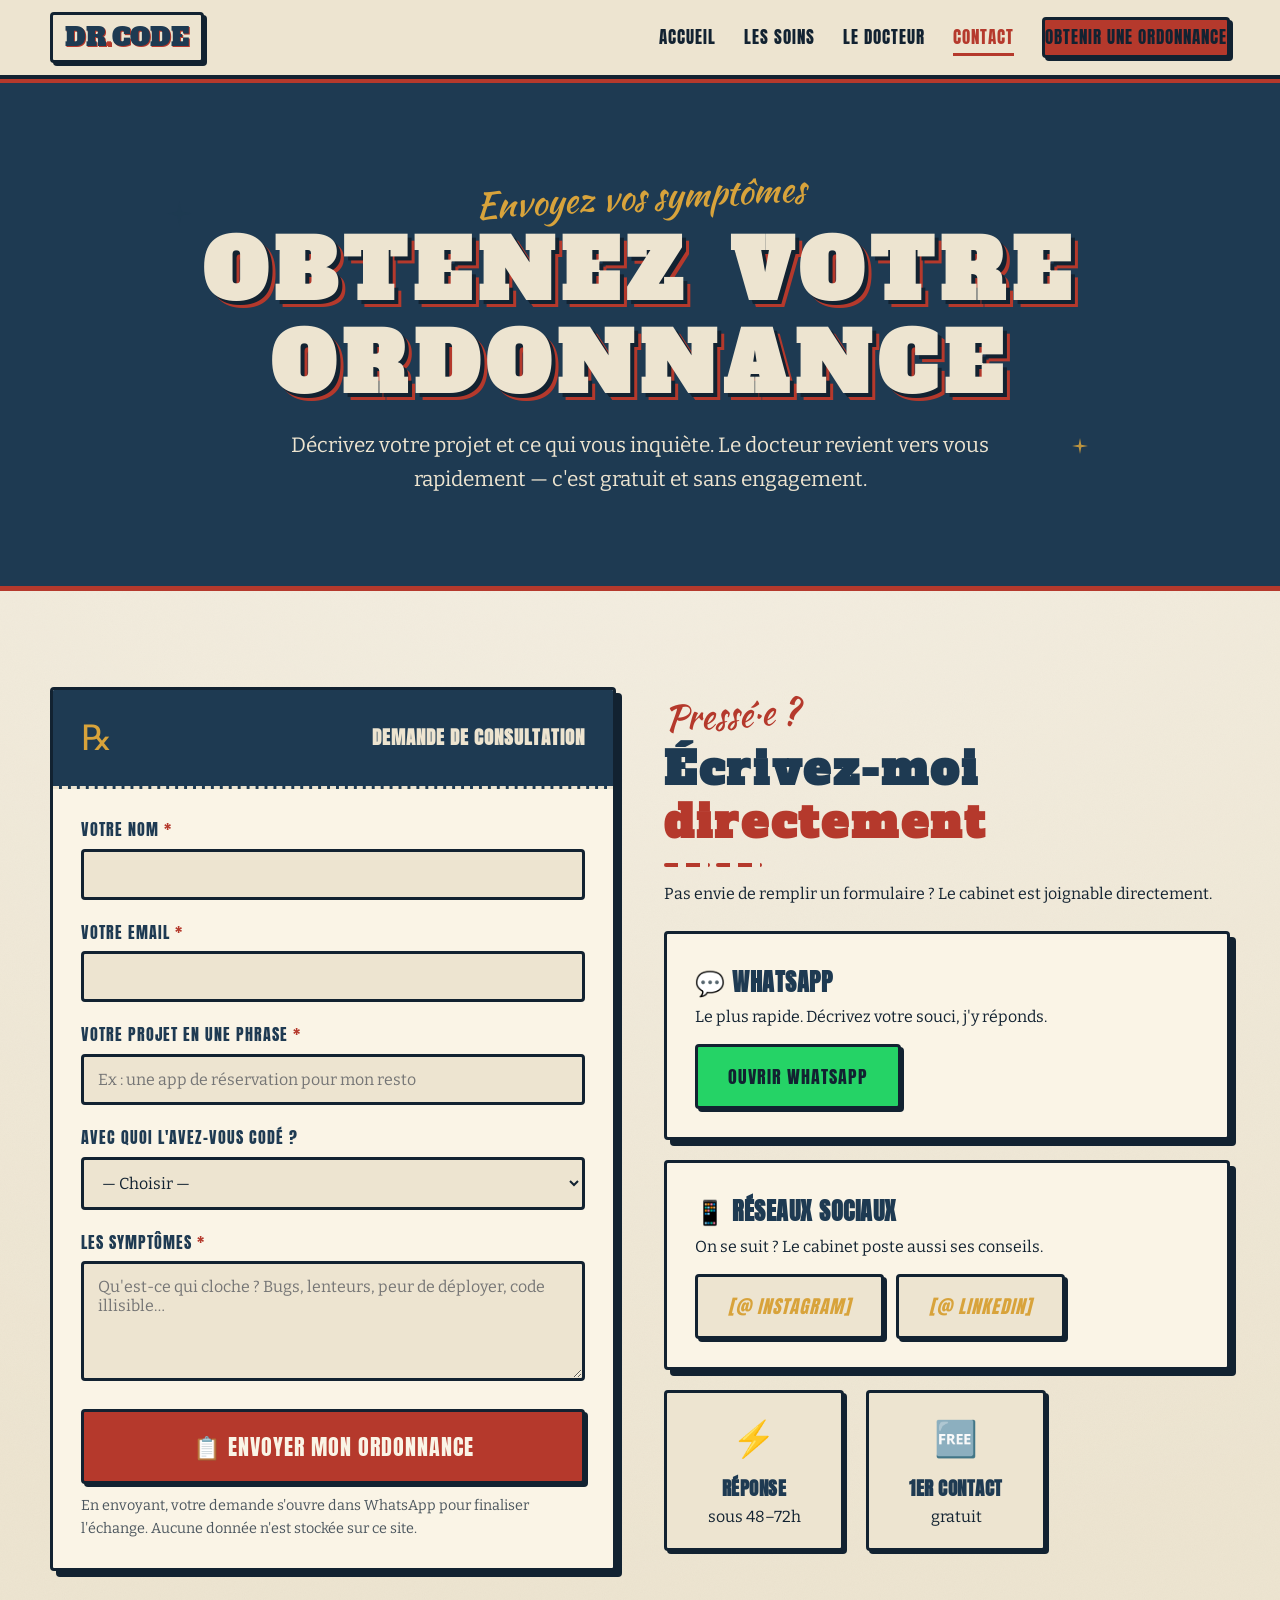
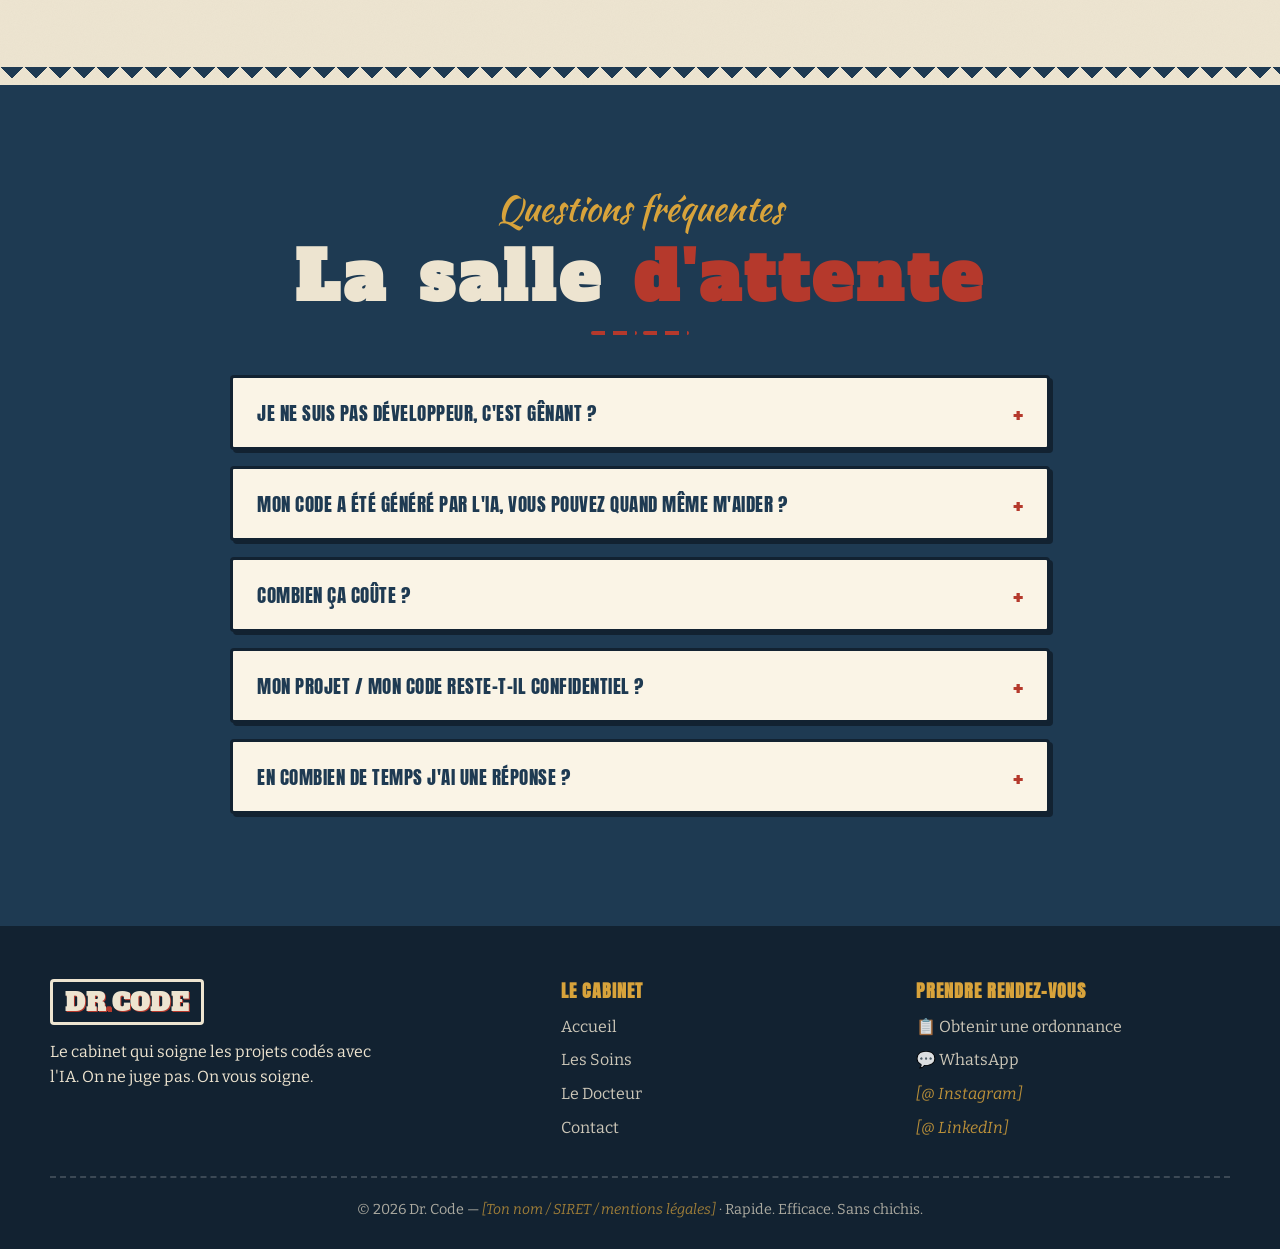
==== website/contact.html @ 4d93348a "Add Dr. Code website — retro 50s billboard design system Site vitrine statique (HTML/CSS/JS), 4 page" ====
<!DOCTYPE html>
<html lang="fr">
<head>
  <meta charset="UTF-8">
  <meta name="viewport" content="width=device-width, initial-scale=1.0">
  <title>Contact — Obtenez votre ordonnance · Dr. Code</title>
  <meta name="description" content="Décrivez les symptômes de votre projet et recevez votre ordonnance. Formulaire ou WhatsApp — le docteur vous répond.">
  <link rel="preconnect" href="https://fonts.googleapis.com">
  <link rel="preconnect" href="https://fonts.gstatic.com" crossorigin>
  <link href="https://fonts.googleapis.com/css2?family=Alfa+Slab+One&family=Anton&family=Bitter:ital,wght@0,400;0,600;0,700;1,400&family=Kaushan+Script&display=swap" rel="stylesheet">
  <link rel="stylesheet" href="css/styles.css">
  <link rel="icon" href="data:image/svg+xml,%3Csvg xmlns='http://www.w3.org/2000/svg' viewBox='0 0 100 100'%3E%3Crect width='100' height='100' fill='%231E3A52'/%3E%3Ctext x='50' y='72' font-size='62' text-anchor='middle' fill='%23D8A33B' font-family='Georgia' font-weight='bold'%3E%2B%3C/text%3E%3C/svg%3E">
</head>
<body>

  <!-- ============ NAV ============ -->
  <nav class="nav">
    <div class="wrap nav__inner">
      <a href="index.html" class="brand"><span class="brand__mark">DR<span class="brand__plus">.</span>CODE</span></a>
      <ul class="nav__links">
        <li><a href="index.html">Accueil</a></li>
        <li><a href="soins.html">Les Soins</a></li>
        <li><a href="docteur.html">Le Docteur</a></li>
        <li><a href="contact.html" class="active">Contact</a></li>
        <li><a href="contact.html" class="btn nav__cta">Obtenir une ordonnance</a></li>
      </ul>
      <button class="nav__burger" aria-label="Menu"><span></span><span></span><span></span></button>
    </div>
  </nav>

  <!-- ============ PAGE HEAD ============ -->
  <header class="page-head">
    <span class="sparkle" style="top:24%;left:13%"></span>
    <span class="sparkle gold sm" style="bottom:26%;right:15%"></span>
    <div class="wrap">
      <span class="eyebrow">Envoyez vos symptômes</span>
      <h1>OBTENEZ VOTRE ORDONNANCE</h1>
      <p class="lead" style="margin:18px auto 0;color:var(--cream)">Décrivez votre projet et ce qui vous inquiète. Le docteur revient vers vous rapidement — c'est gratuit et sans engagement.</p>
    </div>
  </header>

  <!-- ============ FORM + INFOS ============ -->
  <section>
    <div class="wrap grid grid-2" style="gap:48px;align-items:start">

      <!-- Formulaire -->
      <div class="reveal">
        <div class="prescription">
          <div class="prescription__head">
            <span class="rx">℞</span>
            <h3>Demande de consultation</h3>
          </div>
          <div class="prescription__body">
            <form id="ordonnance-form" novalidate>
              <div class="field">
                <label for="nom">Votre nom <span class="req">*</span></label>
                <input type="text" id="nom" name="nom" required autocomplete="name">
                <span class="err">Dites-moi au moins comment vous appeler.</span>
              </div>
              <div class="field">
                <label for="email">Votre email <span class="req">*</span></label>
                <input type="email" id="email" name="email" required autocomplete="email">
                <span class="err">Un email valide pour vous répondre, svp.</span>
              </div>
              <div class="field">
                <label for="projet">Votre projet en une phrase <span class="req">*</span></label>
                <input type="text" id="projet" name="projet" required placeholder="Ex : une app de réservation pour mon resto">
                <span class="err">Décrivez votre projet en quelques mots.</span>
              </div>
              <div class="field">
                <label for="outil">Avec quoi l'avez-vous codé ?</label>
                <select id="outil" name="outil">
                  <option value="">— Choisir —</option>
                  <option>Cursor</option>
                  <option>Lovable</option>
                  <option>v0</option>
                  <option>Claude / Claude Code</option>
                  <option>Bolt</option>
                  <option>Replit</option>
                  <option>Un peu de tout</option>
                  <option>Je ne sais pas</option>
                  <option>Autre</option>
                </select>
              </div>
              <div class="field">
                <label for="symptomes">Les symptômes <span class="req">*</span></label>
                <textarea id="symptomes" name="symptomes" required placeholder="Qu'est-ce qui cloche ? Bugs, lenteurs, peur de déployer, code illisible…"></textarea>
                <span class="err">Décrivez ce qui ne va pas, même vaguement.</span>
              </div>
              <button type="submit" class="btn btn--lg" style="width:100%;justify-content:center">📋 Envoyer mon ordonnance</button>
              <p class="form-note">En envoyant, votre demande s'ouvre dans WhatsApp pour finaliser l'échange. Aucune donnée n'est stockée sur ce site.</p>
            </form>

            <!-- Message de succès -->
            <div class="form-success">
              <div class="rx-big">℞</div>
              <h3 style="font-family:var(--font-condensed);text-transform:uppercase;color:var(--navy);margin-bottom:10px">Ordonnance transmise&nbsp;!</h3>
              <p style="margin-bottom:20px">Votre demande est prête. Si WhatsApp ne s'est pas ouvert, cliquez ci-dessous.</p>
              <a href="#" data-wa class="btn btn--wa btn--lg" target="_blank" rel="noopener">💬 Ouvrir WhatsApp</a>
            </div>
          </div>
        </div>
      </div>

      <!-- Infos contact -->
      <div class="reveal">
        <span class="eyebrow">Pressé·e&nbsp;?</span>
        <h2 class="section-title" style="font-size:clamp(1.8rem,4vw,2.8rem)">Écrivez-moi <span class="hl">directement</span></h2>
        <div class="flourish"></div>
        <p style="margin-bottom:24px">Pas envie de remplir un formulaire ? Le cabinet est joignable directement.</p>

        <div class="card" style="margin-bottom:20px">
          <h3>💬 WhatsApp</h3>
          <p style="margin-bottom:14px">Le plus rapide. Décrivez votre souci, j'y réponds.</p>
          <!-- PLACEHOLDER : remplace le numéro dans js/main.js (WHATSAPP_NUMBER) -->
          <a href="https://wa.me/33756921842" class="btn btn--wa" target="_blank" rel="noopener">Ouvrir WhatsApp</a>
        </div>

        <div class="card" style="margin-bottom:20px">
          <h3>📱 Réseaux sociaux</h3>
          <p style="margin-bottom:14px">On se suit ? Le cabinet poste aussi ses conseils.</p>
          <div style="display:flex;gap:12px;flex-wrap:wrap">
            <a href="#" class="btn btn--ghost placeholder">[@ Instagram]</a>
            <a href="#" class="btn btn--ghost placeholder">[@ LinkedIn]</a>
          </div>
        </div>

        <div class="guarantees" style="justify-content:flex-start">
          <div class="guarantee"><div class="ic">⚡</div><strong>Réponse</strong><p>sous 48–72h</p></div>
          <div class="guarantee"><div class="ic">🆓</div><strong>1er contact</strong><p>gratuit</p></div>
        </div>
      </div>
    </div>
  </section>

  <div class="zigzag"></div>

  <!-- ============ FAQ ============ -->
  <section class="section--navy">
    <div class="wrap" style="max-width:820px">
      <div style="text-align:center">
        <span class="eyebrow reveal" style="color:var(--gold)">Questions fréquentes</span>
        <h2 class="section-title reveal">La salle <span class="hl">d'attente</span></h2>
        <div class="flourish center reveal"></div>
      </div>
      <div style="margin-top:40px">
        <div class="faq-item reveal">
          <button class="faq-q">Je ne suis pas développeur, c'est gênant ? <span class="toggle">+</span></button>
          <div class="faq-a"><div>Au contraire, c'est exactement pour vous. On ne juge pas. Le but est justement de vous expliquer simplement ce qui se passe dans votre projet.</div></div>
        </div>
        <div class="faq-item reveal">
          <button class="faq-q">Mon code a été généré par l'IA, vous pouvez quand même m'aider ? <span class="toggle">+</span></button>
          <div class="faq-a"><div>Oui, c'est même la spécialité du cabinet. Cursor, Lovable, v0, Claude, Bolt… quel que soit l'outil, on diagnostique et on soigne.</div></div>
        </div>
        <div class="faq-item reveal">
          <button class="faq-q">Combien ça coûte ? <span class="toggle">+</span></button>
          <div class="faq-a"><div>Le bilan de santé est à prix fixe. Ensuite, le traitement est facturé à l'heure, avec des paquets dégressifs (ex : 6h pour le prix de 5h). Tous les détails sur la page <a href="soins.html" style="color:var(--gold);text-decoration:underline">Les Soins</a>.</div></div>
        </div>
        <div class="faq-item reveal">
          <button class="faq-q">Mon projet / mon code reste-t-il confidentiel ? <span class="toggle">+</span></button>
          <div class="faq-a"><div>Absolument. Votre projet reste strictement confidentiel. <span class="placeholder">[Précise ici tes engagements : NDA possible, etc.]</span></div></div>
        </div>
        <div class="faq-item reveal">
          <button class="faq-q">En combien de temps j'ai une réponse ? <span class="toggle">+</span></button>
          <div class="faq-a"><div>Généralement sous 48 à 72h pour le premier retour. Pour les urgences, écrivez « URGENT » sur WhatsApp.</div></div>
        </div>
      </div>
    </div>
  </section>

  <!-- ============ FOOTER ============ -->
  <footer class="footer">
    <div class="wrap">
      <div class="footer__grid">
        <div>
          <span class="brand__mark">DR<span class="brand__plus">.</span>CODE</span>
          <p style="margin-top:16px;max-width:34ch">Le cabinet qui soigne les projets codés avec l'IA. On ne juge pas. On vous soigne.</p>
        </div>
        <div>
          <h4>Le cabinet</h4>
          <div class="footer__links"><a href="index.html">Accueil</a><a href="soins.html">Les Soins</a><a href="docteur.html">Le Docteur</a><a href="contact.html">Contact</a></div>
        </div>
        <div>
          <h4>Prendre rendez-vous</h4>
          <div class="footer__links">
            <a href="contact.html">📋 Obtenir une ordonnance</a>
            <a href="https://wa.me/33756921842" target="_blank" rel="noopener">💬 WhatsApp</a>
            <a href="#" class="placeholder">[@ Instagram]</a>
            <a href="#" class="placeholder">[@ LinkedIn]</a>
          </div>
        </div>
      </div>
      <div class="footer__bottom">© <span data-year>2026</span> Dr. Code — <span class="placeholder">[Ton nom / SIRET / mentions légales]</span> · Rapide. Efficace. Sans chichis.</div>
    </div>
  </footer>

  <script src="js/main.js"></script>
</body>
</html>
---- website/css/styles.css ----
/* =========================================================================
   DR. CODE — Design System
   Univers : billboard américain années 50, rétro/kitsch totalement assumé.
   ========================================================================= */

/* ---- Fonts (Google Fonts loaded in <head>) ----
   Alfa Slab One  -> grands titres "sign painter"
   Anton          -> bandeaux / labels condensés en capitales
   Yellowtail     -> accents manuscrits script
   Bitter         -> corps de texte slab serif vintage
*/

/* =========================== TOKENS ===================================== */
:root {
  /* Palette extraite du billboard */
  --cream:        #EDE4D0;
  --cream-deep:   #E2D6BC;
  --paper-line:   #d8c9a8;
  --navy:         #1E3A52;
  --navy-deep:    #15293a;
  --navy-ink:     #122231;
  --red:          #B5392C;
  --red-deep:     #93281d;
  --gold:         #D8A33B;  /* accent kitsch supplémentaire */
  --frame:        #14171c;  /* cadre du panneau */
  --white-warm:   #faf4e6;

  /* Typo */
  --font-display: 'Alfa Slab One', Georgia, serif;
  --font-condensed: 'Anton', 'Arial Narrow', sans-serif;
  --font-script: 'Kaushan Script', cursive;
  --font-body: 'Bitter', Georgia, serif;

  /* Ombres dures (hard offset, pas de flou) */
  --shadow-hard: 6px 6px 0 var(--navy-ink);
  --shadow-hard-red: 6px 6px 0 var(--red-deep);
  --shadow-hard-sm: 3px 3px 0 var(--navy-ink);
  --shadow-text: 3px 3px 0 rgba(18,34,49,.35);

  /* Layout */
  --maxw: 1180px;
  --radius: 4px;
  --border: 3px solid var(--navy-ink);
}

/* =========================== RESET ===================================== */
*, *::before, *::after { box-sizing: border-box; }
* { margin: 0; padding: 0; }
html { scroll-behavior: smooth; -webkit-text-size-adjust: 100%; }

body {
  font-family: var(--font-body);
  color: var(--navy-ink);
  background-color: var(--cream);
  line-height: 1.6;
  overflow-x: hidden;
  /* Texture papier : grain + fines lignes + halo */
  background-image:
    radial-gradient(circle at 50% 0%, rgba(255,255,255,.5), transparent 55%),
    url("data:image/svg+xml,%3Csvg xmlns='http://www.w3.org/2000/svg' width='180' height='180'%3E%3Cfilter id='n'%3E%3CfeTurbulence type='fractalNoise' baseFrequency='0.9' numOctaves='2' stitchTiles='stitch'/%3E%3CfeColorMatrix type='saturate' values='0'/%3E%3C/filter%3E%3Crect width='100%25' height='100%25' filter='url(%23n)' opacity='0.05'/%3E%3C/svg%3E");
}

img { max-width: 100%; display: block; }
a { color: inherit; text-decoration: none; }
ul { list-style: none; }

/* ====================== TYPO GLOBALE =================================== */
h1, h2, h3, h4 { line-height: 1.02; text-wrap: balance; }

.eyebrow {
  font-family: var(--font-script);
  color: var(--red);
  font-size: clamp(1.5rem, 3.2vw, 2.2rem);
  font-weight: 400;
  line-height: 1.5;
  transform: rotate(-3deg);
  display: inline-block;
  padding: 2px 0;
}

.section-title {
  font-family: var(--font-display);
  color: var(--navy);
  font-size: clamp(2.2rem, 6vw, 4.2rem);
  letter-spacing: 0.06em;
  word-spacing: 0.1em;
  line-height: 1.18;
}
.section-title .hl { color: var(--red); }

.lead { font-size: clamp(1.05rem, 2vw, 1.3rem); max-width: 60ch; }

/* Trait de soulignement répété (façon billboard) */
.flourish {
  display: flex; gap: 6px; align-items: center; margin: 14px 0;
}
.flourish::before, .flourish::after {
  content: ""; height: 4px; width: 46px; border-radius: 4px;
  background: repeating-linear-gradient(90deg, var(--red) 0 14px, transparent 14px 22px);
}
.flourish.center { justify-content: center; }

/* =========================== LAYOUT ==================================== */
.wrap { width: min(100% - 40px, var(--maxw)); margin-inline: auto; }
section { padding: clamp(50px, 8vw, 96px) 0; position: relative; }
.section--navy { background: var(--navy); color: var(--cream); }
.section--navy .section-title { color: var(--cream); }
.section--red { background: var(--red); color: var(--white-warm); }

/* Bandeau dentelé en haut/bas de section (zigzag) */
.zigzag {
  height: 18px;
  background:
    linear-gradient(135deg, var(--navy) 25%, transparent 25%) -12px 0,
    linear-gradient(225deg, var(--navy) 25%, transparent 25%) -12px 0;
  background-size: 24px 24px;
  background-color: transparent;
}

/* =========================== STARS / SPARKLES ========================== */
.sparkle {
  position: absolute; width: 26px; height: 26px; pointer-events: none;
  background: var(--navy);
  clip-path: polygon(50% 0, 58% 42%, 100% 50%, 58% 58%, 50% 100%, 42% 58%, 0 50%, 42% 42%);
  opacity: .85;
  animation: twinkle 3.5s ease-in-out infinite;
}
.sparkle.red { background: var(--red); }
.sparkle.gold { background: var(--gold); }
.sparkle.sm { width: 16px; height: 16px; }
@keyframes twinkle {
  0%, 100% { transform: scale(1) rotate(0deg); opacity: .85; }
  50% { transform: scale(.55) rotate(45deg); opacity: .35; }
}

/* =========================== BUTTONS =================================== */
.btn {
  font-family: var(--font-condensed);
  text-transform: uppercase;
  letter-spacing: 1px;
  font-size: 1.15rem;
  display: inline-flex; align-items: center; gap: 10px;
  padding: 15px 30px;
  border: var(--border);
  border-radius: var(--radius);
  cursor: pointer;
  transition: transform .08s ease, box-shadow .08s ease;
  box-shadow: var(--shadow-hard-sm);
  background: var(--red); color: var(--white-warm);
}
.btn:hover { transform: translate(-2px, -2px); box-shadow: 6px 6px 0 var(--navy-ink); }
.btn:active { transform: translate(3px, 3px); box-shadow: 0 0 0 var(--navy-ink); }
.btn--navy { background: var(--navy); color: var(--cream); }
.btn--ghost { background: var(--cream); color: var(--navy-ink); }
.btn--wa { background: #25D366; color: var(--navy-ink); border-color: var(--navy-ink); }
.btn--lg { font-size: 1.4rem; padding: 18px 38px; }
.btn .ic { width: 1.2em; height: 1.2em; }

/* =========================== STARBURST BADGE =========================== */
.starburst {
  --size: 150px;
  width: var(--size); height: var(--size);
  display: grid; place-content: center; text-align: center;
  background: var(--navy);
  color: var(--cream);
  font-family: var(--font-condensed);
  text-transform: uppercase;
  line-height: 1.15;
  padding: 18px;
  clip-path: polygon(
    100% 50%, 88% 60%, 96% 73%, 81% 76%, 83% 91%, 69% 86%, 64% 100%,
    50% 90%, 36% 100%, 31% 86%, 17% 91%, 19% 76%, 4% 73%, 12% 60%,
    0% 50%, 12% 40%, 4% 27%, 19% 24%, 17% 9%, 31% 14%, 36% 0%,
    50% 10%, 64% 0%, 69% 14%, 83% 9%, 81% 24%, 96% 27%, 88% 40%
  );
  transform: rotate(-8deg);
  animation: pulse-badge 4s ease-in-out infinite;
}
.starburst .big { font-size: 1.6rem; color: var(--gold); display: block; }
.starburst.red { background: var(--red); }
.starburst.red .big { color: var(--white-warm); }
@keyframes pulse-badge {
  0%, 100% { transform: rotate(-8deg) scale(1); }
  50% { transform: rotate(-8deg) scale(1.05); }
}

/* =========================== CARDS ===================================== */
.card {
  background: var(--white-warm);
  color: var(--navy-ink);
  border: var(--border);
  border-radius: var(--radius);
  box-shadow: var(--shadow-hard);
  padding: 28px;
  position: relative;
  transition: transform .15s ease, box-shadow .15s ease;
}
.card p { color: var(--navy-ink); }
.card:hover { transform: translate(-3px, -3px); box-shadow: 9px 9px 0 var(--navy-ink); }
.card__num {
  font-family: var(--font-display);
  font-size: 2.6rem; color: var(--red);
  -webkit-text-stroke: 1px var(--navy-ink);
  line-height: 1;
}
.card h3 { font-family: var(--font-condensed); text-transform: uppercase; font-size: 1.5rem; color: var(--navy); margin: 8px 0 10px; letter-spacing: .5px; }

.grid { display: grid; gap: 26px; }
.grid-2 { grid-template-columns: repeat(2, 1fr); }
.grid-3 { grid-template-columns: repeat(3, 1fr); }
.grid-4 { grid-template-columns: repeat(4, 1fr); }

/* Liste à coches rondes (façon billboard) */
.checklist { display: grid; gap: 14px; }
.checklist li { display: flex; gap: 14px; align-items: flex-start; font-size: 1.1rem; }
.checklist li::before {
  content: "✓"; flex: 0 0 auto;
  width: 28px; height: 28px; border-radius: 50%;
  background: var(--red); color: var(--white-warm);
  display: grid; place-content: center; font-weight: bold; font-family: var(--font-condensed);
  box-shadow: var(--shadow-hard-sm);
}

/* =========================== ROLE / MANIFESTO CARD ===================== */
.role-card {
  background: var(--navy);
  color: var(--cream);
  border: var(--border);
  border-radius: var(--radius);
  box-shadow: var(--shadow-hard);
  padding: 40px 38px;
  position: relative;
}
.role-card::before {
  content: "\201C";
  font-family: var(--font-display);
  font-size: 5rem; color: var(--red);
  line-height: .5; display: block; margin-bottom: 6px;
}
.role-card .label {
  font-family: var(--font-condensed); text-transform: uppercase;
  letter-spacing: 2px; color: var(--gold); font-size: 1.05rem; margin-bottom: 12px; display: block;
}
.role-card p { font-size: clamp(1.3rem, 2.4vw, 1.7rem); line-height: 1.45; font-weight: 600; }
.role-card .gold { color: var(--gold); }
.role-card .stamp {
  position: absolute; right: -16px; bottom: -16px;
  background: var(--red); color: var(--white-warm);
  font-family: var(--font-condensed); text-transform: uppercase; letter-spacing: 1px;
  font-size: .95rem; padding: 8px 16px; border: 3px solid var(--navy-ink);
  border-radius: var(--radius); transform: rotate(-4deg); box-shadow: var(--shadow-hard-sm);
}

/* =========================== NAVBAR ==================================== */
.nav {
  position: sticky; top: 0; z-index: 100;
  background: var(--cream);
  border-bottom: 4px solid var(--navy-ink);
  box-shadow: 0 4px 0 var(--red);
}
.nav__inner { display: flex; align-items: center; justify-content: space-between; gap: 20px; padding: 12px 0; }
.brand { display: flex; align-items: center; gap: 12px; }
.brand__mark {
  font-family: var(--font-display);
  font-size: 1.6rem; color: var(--navy);
  background: var(--cream); border: 3px solid var(--navy-ink);
  padding: 2px 12px; border-radius: var(--radius);
  box-shadow: var(--shadow-hard-sm);
  text-shadow: 1px 1px 0 var(--red);
}
.brand__plus { color: var(--red); }
.nav__links { display: flex; align-items: center; gap: 28px; }
.nav__links a {
  font-family: var(--font-condensed);
  text-transform: uppercase; letter-spacing: 1px; font-size: 1.05rem;
  color: var(--navy-ink); position: relative; padding: 4px 0;
}
.nav__links a::after {
  content: ""; position: absolute; left: 0; bottom: -2px; height: 3px; width: 0;
  background: var(--red); transition: width .2s ease;
}
.nav__links a:hover::after, .nav__links a.active::after { width: 100%; }
.nav__links a.active { color: var(--red); }
.nav__cta { font-size: .95rem; padding: 10px 18px; }
.nav__burger { display: none; background: none; border: none; cursor: pointer; padding: 6px; }
.nav__burger span { display: block; width: 28px; height: 3px; background: var(--navy-ink); margin: 5px 0; transition: .25s; }

/* =========================== HERO ====================================== */
.hero { background: var(--navy); color: var(--cream); padding: 0; overflow: hidden; }
.hero-scene { background: var(--frame); line-height: 0; }
.hero-scene img { width: 100%; max-height: 78vh; object-fit: cover; object-position: center; }
.billboard-frame {
  background: var(--frame);
  padding: clamp(10px, 1.5vw, 18px);
}
.billboard-frame img { width: 100%; border-radius: 2px; }

.hero-band {
  background: var(--red); color: var(--white-warm);
  text-align: center; padding: 14px 0;
  border-top: 4px solid var(--navy-ink); border-bottom: 4px solid var(--navy-ink);
  overflow: hidden; white-space: nowrap;
}
.hero-band .marquee {
  display: inline-block; font-family: var(--font-condensed);
  text-transform: uppercase; letter-spacing: 2px; font-size: 1.2rem;
  animation: scroll-left 24s linear infinite;
}
.hero-band .marquee span { margin: 0 30px; }
.hero-band .marquee .dot { color: var(--gold); }
@keyframes scroll-left { from { transform: translateX(0); } to { transform: translateX(-50%); } }

.hero-intro { text-align: center; padding: clamp(40px, 6vw, 72px) 0; position: relative; }
.hero-intro h1 {
  font-family: var(--font-display);
  font-size: clamp(2.6rem, 8vw, 6rem);
  color: var(--cream);
  text-shadow: 4px 4px 0 var(--navy-ink), 8px 8px 0 var(--red);
  letter-spacing: 0.1em;
  word-spacing: 0.12em;
  line-height: 1.16;
}
.hero-intro .sub { font-family: var(--font-script); color: var(--gold); font-size: clamp(1.9rem, 4.5vw, 3.4rem); line-height: 1.4; transform: rotate(-2deg); display: inline-block; margin-top: 18px; }
.hero-cta { display: flex; gap: 18px; justify-content: center; flex-wrap: wrap; margin-top: 34px; }

/* =========================== PAGE HEADER (sous-pages) ================== */
.page-head { background: var(--navy); color: var(--cream); text-align: center; padding: clamp(48px, 8vw, 90px) 0; position: relative; border-bottom: 5px solid var(--red); }
.page-head h1 { font-family: var(--font-display); font-size: clamp(2.4rem, 7vw, 5rem); color: var(--cream); letter-spacing: 0.1em; word-spacing: 0.12em; line-height: 1.16; text-shadow: 4px 4px 0 var(--navy-ink), 7px 7px 0 var(--red); }
.page-head .eyebrow { color: var(--gold); }

/* =========================== PRICING =================================== */
.price-card {
  background: var(--white-warm); color: var(--navy-ink); border: var(--border); border-radius: var(--radius);
  box-shadow: var(--shadow-hard); padding: 32px; text-align: center; position: relative;
}
.price-card.feature { background: var(--navy); color: var(--cream); transform: scale(1.03); }
.price-card.feature .checklist li { color: var(--cream); }
.price-card.feature .price-amount { color: var(--gold); }
.price-card.feature h3 { color: var(--cream); }
.price-tag {
  position: absolute; top: -18px; left: 50%; transform: translateX(-50%) rotate(-2deg);
  background: var(--red); color: var(--white-warm);
  font-family: var(--font-condensed); text-transform: uppercase; letter-spacing: 1px;
  padding: 6px 18px; border: 3px solid var(--navy-ink); border-radius: var(--radius);
  box-shadow: var(--shadow-hard-sm); white-space: nowrap;
}
.price-card h3 { font-family: var(--font-condensed); text-transform: uppercase; font-size: 1.6rem; color: var(--navy); margin-bottom: 6px; }
.price-amount { font-family: var(--font-display); font-size: 3rem; color: var(--red); line-height: 1; margin: 14px 0; }
.price-amount small { font-family: var(--font-body); font-size: 1rem; color: inherit; display: block; opacity: .7; }

/* =========================== PRESCRIPTION / FORM ======================= */
.prescription {
  background: var(--white-warm);
  border: var(--border); border-radius: var(--radius);
  box-shadow: var(--shadow-hard);
  position: relative;
  overflow: hidden;
}
.prescription__head {
  background: var(--navy); color: var(--cream);
  padding: 20px 28px; display: flex; align-items: center; justify-content: space-between;
  border-bottom: 3px dashed var(--cream);
}
.prescription__head .rx { font-family: var(--font-display); font-size: 2.2rem; color: var(--gold); }
.prescription__head h3 { font-family: var(--font-condensed); text-transform: uppercase; letter-spacing: 1px; }
.prescription__body { padding: 28px; }
.field { margin-bottom: 20px; }
.field label {
  display: block; font-family: var(--font-condensed); text-transform: uppercase;
  letter-spacing: 1px; font-size: 1rem; color: var(--navy); margin-bottom: 6px;
}
.field label .req { color: var(--red); }
.field input, .field select, .field textarea {
  width: 100%; font-family: var(--font-body); font-size: 1rem;
  padding: 13px 14px; background: var(--cream);
  border: 3px solid var(--navy-ink); border-radius: var(--radius); color: var(--navy-ink);
  transition: box-shadow .15s ease, transform .1s ease;
}
.field input:focus, .field select:focus, .field textarea:focus {
  outline: none; box-shadow: var(--shadow-hard-sm); transform: translate(-1px,-1px);
}
.field textarea { resize: vertical; min-height: 120px; }
.field .err { color: var(--red); font-size: .9rem; margin-top: 4px; display: none; font-weight: 600; }
.field.invalid input, .field.invalid select, .field.invalid textarea { border-color: var(--red); }
.field.invalid .err { display: block; }
.form-note { font-size: .9rem; opacity: .75; margin-top: 10px; }
.form-success {
  display: none; text-align: center; padding: 30px;
  background: var(--cream); border: 3px dashed var(--red); border-radius: var(--radius);
}
.form-success.show { display: block; }
.form-success .rx-big { font-family: var(--font-display); font-size: 3rem; color: var(--red); }

/* =========================== TESTIMONIALS ============================== */
.quote-card {
  background: var(--cream); color: var(--navy-ink); border: var(--border); border-radius: var(--radius);
  box-shadow: var(--shadow-hard); padding: 28px; position: relative;
}
.quote-card::before {
  content: "\201C"; font-family: var(--font-display); font-size: 4rem;
  color: var(--red); line-height: .6; display: block;
}
.quote-card p { font-style: italic; margin: 6px 0 16px; }
.quote-card .who { font-family: var(--font-condensed); text-transform: uppercase; color: var(--navy); letter-spacing: .5px; }
.quote-card .stars { color: var(--gold); font-size: 1.2rem; letter-spacing: 3px; margin-bottom: 8px; }

/* =========================== FAQ (accordion) =========================== */
.faq-item { border: var(--border); border-radius: var(--radius); background: var(--white-warm); color: var(--navy-ink); margin-bottom: 16px; box-shadow: var(--shadow-hard-sm); overflow: hidden; }
.faq-q {
  width: 100%; text-align: left; cursor: pointer; background: none; border: none;
  font-family: var(--font-condensed); text-transform: uppercase; letter-spacing: .5px;
  font-size: 1.2rem; color: var(--navy); padding: 20px 24px;
  display: flex; justify-content: space-between; align-items: center; gap: 16px;
}
.faq-q .toggle { color: var(--red); font-size: 1.8rem; line-height: 1; transition: transform .25s ease; flex: 0 0 auto; }
.faq-item.open .faq-q .toggle { transform: rotate(45deg); }
.faq-a { max-height: 0; overflow: hidden; transition: max-height .3s ease; }
.faq-a > div { padding: 0 24px 22px; }
.faq-item.open .faq-a { max-height: 320px; }

/* =========================== PROCESS STEPS ============================= */
.steps { counter-reset: step; display: grid; gap: 26px; }
.step {
  display: grid; grid-template-columns: auto 1fr; gap: 22px; align-items: start;
  background: var(--white-warm); color: var(--navy-ink); border: var(--border); border-radius: var(--radius);
  box-shadow: var(--shadow-hard); padding: 26px;
}
.step__n {
  counter-increment: step;
  font-family: var(--font-display); font-size: 2.4rem; color: var(--cream);
  background: var(--red); width: 64px; height: 64px; border-radius: 50%;
  display: grid; place-content: center; border: 3px solid var(--navy-ink);
  box-shadow: var(--shadow-hard-sm);
}
.step__n::before { content: counter(step); }
.step h3 { font-family: var(--font-condensed); text-transform: uppercase; font-size: 1.4rem; color: var(--navy); margin-bottom: 6px; }

/* =========================== GUARANTEE BADGES ========================== */
.guarantees { display: flex; flex-wrap: wrap; gap: 22px; justify-content: center; }
.guarantee {
  background: var(--cream); border: var(--border); border-radius: var(--radius);
  box-shadow: var(--shadow-hard-sm); padding: 18px 26px; text-align: center; min-width: 180px;
}
.guarantee .ic { font-size: 2.2rem; }
.guarantee strong { font-family: var(--font-condensed); text-transform: uppercase; display: block; color: var(--navy); font-size: 1.2rem; letter-spacing: .5px; margin-top: 6px; }

/* =========================== CTA STRIP ================================= */
.cta-strip { background: var(--red); color: var(--white-warm); text-align: center; padding: clamp(44px, 7vw, 80px) 0; }
.cta-strip h2 { font-family: var(--font-display); font-size: clamp(2rem, 5vw, 3.4rem); letter-spacing: 0.1em; word-spacing: 0.12em; line-height: 1.18; text-shadow: 3px 3px 0 var(--red-deep); }
.cta-strip .btns { display: flex; gap: 16px; justify-content: center; flex-wrap: wrap; margin-top: 26px; }

/* =========================== FOOTER ==================================== */
.footer { background: var(--navy-ink); color: var(--cream); padding: 56px 0 28px; }
.footer__grid { display: grid; grid-template-columns: 1.5fr 1fr 1fr; gap: 40px; margin-bottom: 36px; }
.footer h4 { font-family: var(--font-condensed); text-transform: uppercase; letter-spacing: 1px; color: var(--gold); margin-bottom: 14px; font-size: 1.1rem; }
.footer a { opacity: .85; }
.footer a:hover { opacity: 1; color: var(--gold); }
.footer .brand__mark { background: transparent; color: var(--cream); border-color: var(--cream); }
.footer__links { display: grid; gap: 8px; }
.footer__bottom { border-top: 2px dashed rgba(255,255,255,.25); padding-top: 20px; text-align: center; font-size: .9rem; opacity: .7; }
.placeholder { color: var(--gold); font-style: italic; }

/* =========================== REVEAL ANIMATION ========================== */
.reveal { opacity: 0; transform: translateY(28px); transition: opacity .6s ease, transform .6s ease; }
.reveal.in { opacity: 1; transform: none; }

/* =========================== RESPONSIVE ================================ */
@media (max-width: 900px) {
  .grid-3, .grid-4 { grid-template-columns: repeat(2, 1fr); }
  .footer__grid { grid-template-columns: 1fr 1fr; }
}
@media (max-width: 720px) {
  .nav__links {
    position: fixed; inset: 0 0 0 30%; flex-direction: column; justify-content: center;
    background: var(--navy); padding: 40px; gap: 26px; transform: translateX(100%);
    transition: transform .3s ease; box-shadow: -8px 0 0 var(--navy-ink);
  }
  .nav__links.open { transform: none; }
  .nav__links a { color: var(--cream); font-size: 1.5rem; }
  .nav__cta { display: none; }
  .nav__burger { display: block; }
  .nav__burger.open span:nth-child(1) { transform: translateY(8px) rotate(45deg); }
  .nav__burger.open span:nth-child(2) { opacity: 0; }
  .nav__burger.open span:nth-child(3) { transform: translateY(-8px) rotate(-45deg); }
}
@media (max-width: 600px) {
  .grid-2, .grid-3, .grid-4 { grid-template-columns: 1fr; }
  .footer__grid { grid-template-columns: 1fr; }
  .price-card.feature { transform: none; }
  .step { grid-template-columns: 1fr; }
}
@media (prefers-reduced-motion: reduce) {
  *, *::before, *::after { animation: none !important; transition: none !important; }
  .reveal { opacity: 1; transform: none; }
}
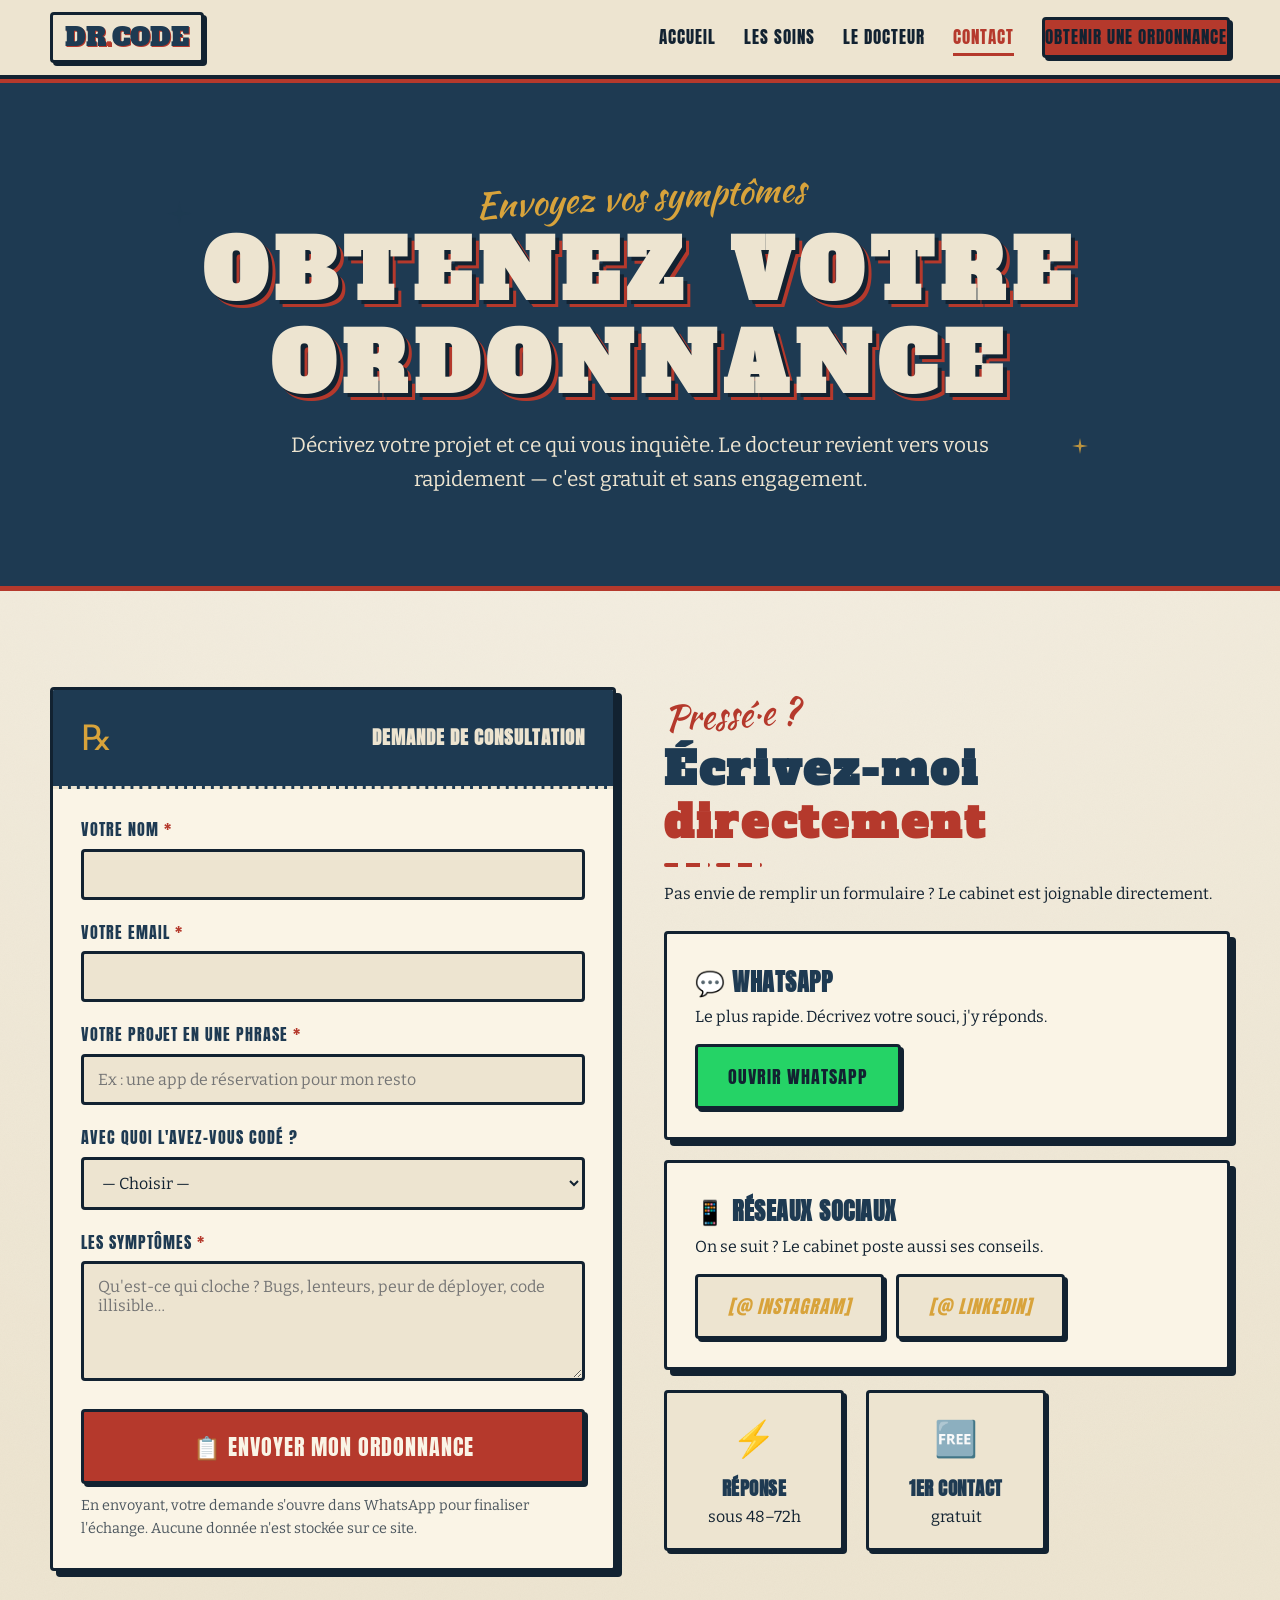
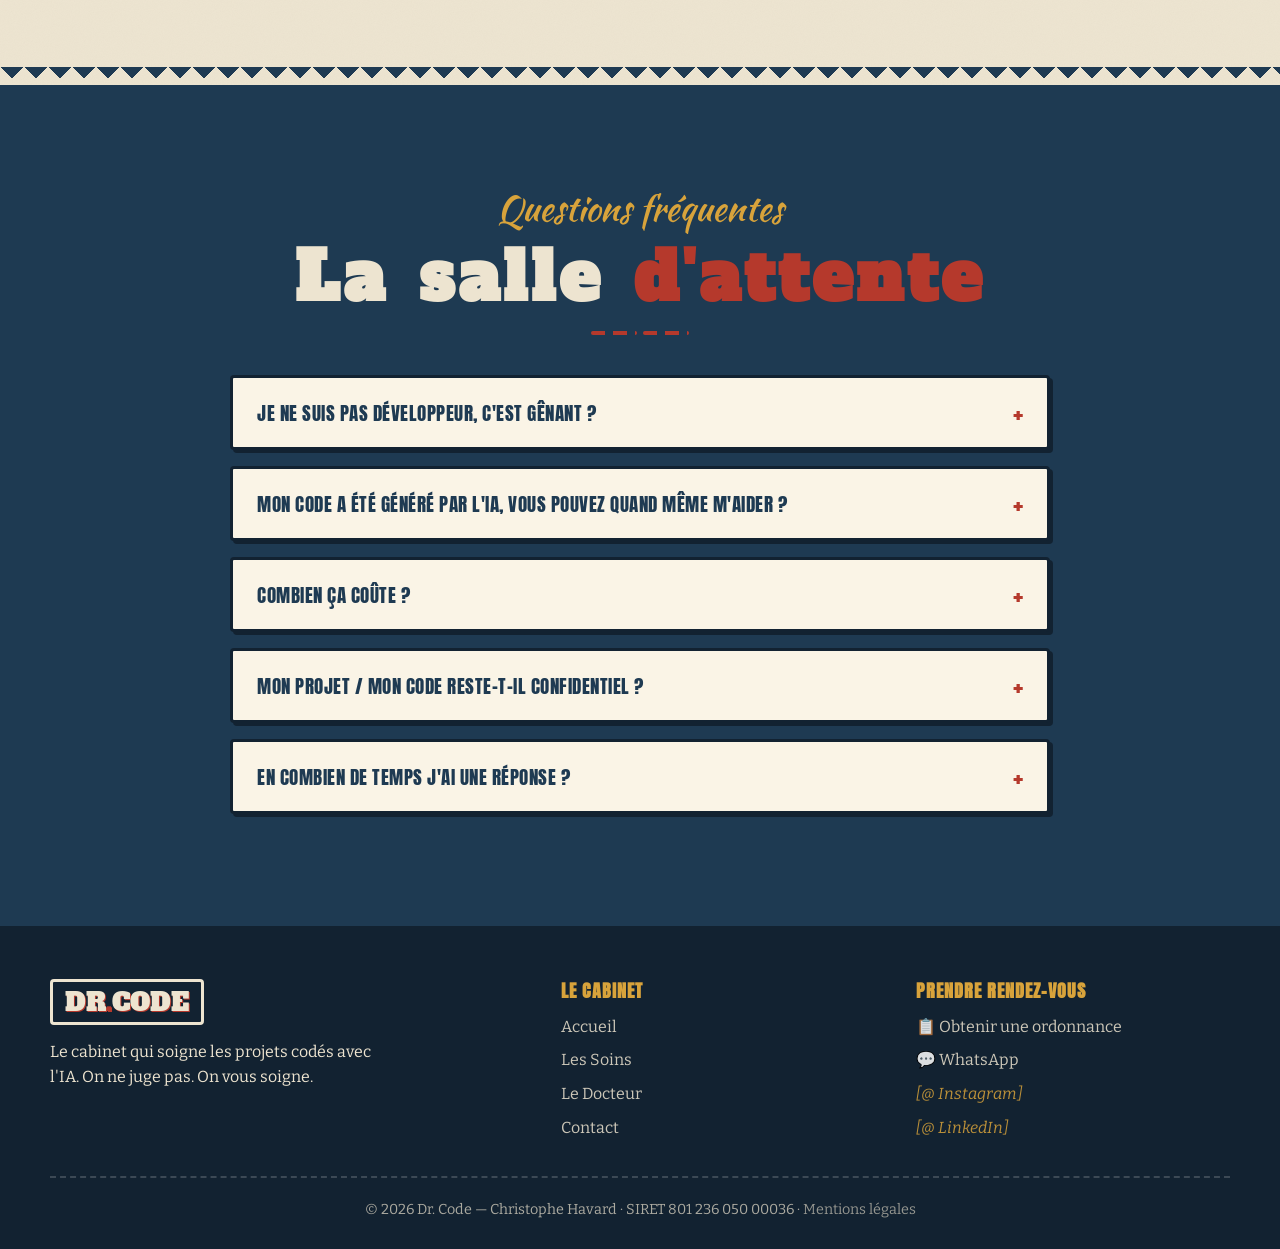
==== commit 0b44c7d5: "Add legal page, wire WhatsApp number, refine About text - New mentions-legales.html (SIRET, éditeur," ====
--- a/website/contact.html
+++ b/website/contact.html
@@ -113,7 +113,7 @@
           <h3>💬 WhatsApp</h3>
           <p style="margin-bottom:14px">Le plus rapide. Décrivez votre souci, j'y réponds.</p>
           <!-- PLACEHOLDER : remplace le numéro dans js/main.js (WHATSAPP_NUMBER) -->
-          <a href="https://wa.me/33756921842" class="btn btn--wa" target="_blank" rel="noopener">Ouvrir WhatsApp</a>
+          <a href="https://wa.me/33658323806" class="btn btn--wa" target="_blank" rel="noopener">Ouvrir WhatsApp</a>
         </div>
 
         <div class="card" style="margin-bottom:20px">
@@ -184,13 +184,13 @@
           <h4>Prendre rendez-vous</h4>
           <div class="footer__links">
             <a href="contact.html">📋 Obtenir une ordonnance</a>
-            <a href="https://wa.me/33756921842" target="_blank" rel="noopener">💬 WhatsApp</a>
+            <a href="https://wa.me/33658323806" target="_blank" rel="noopener">💬 WhatsApp</a>
             <a href="#" class="placeholder">[@ Instagram]</a>
             <a href="#" class="placeholder">[@ LinkedIn]</a>
           </div>
         </div>
       </div>
-      <div class="footer__bottom">© <span data-year>2026</span> Dr. Code — <span class="placeholder">[Ton nom / SIRET / mentions légales]</span> · Rapide. Efficace. Sans chichis.</div>
+      <div class="footer__bottom">© <span data-year>2026</span> Dr. Code — Christophe Havard · SIRET 801 236 050 00036 · <a href="mentions-legales.html">Mentions légales</a></div>
     </div>
   </footer>
 
--- a/website/css/styles.css
+++ b/website/css/styles.css
@@ -210,6 +210,42 @@
 .grid-3 { grid-template-columns: repeat(3, 1fr); }
 .grid-4 { grid-template-columns: repeat(4, 1fr); }
 
+/* Symptôme mis en avant (sécurité) */
+.symptom-feature {
+  background: var(--navy);
+  color: var(--cream);
+  border: var(--border);
+  border-radius: var(--radius);
+  box-shadow: var(--shadow-hard);
+  padding: 34px 38px;
+  display: flex;
+  gap: 30px;
+  align-items: center;
+  position: relative;
+  transition: transform .15s ease, box-shadow .15s ease;
+}
+.symptom-feature:hover { transform: translate(-3px, -3px); box-shadow: 9px 9px 0 var(--navy-ink); }
+.symptom-feature .ic { font-size: 4.2rem; line-height: 1; flex: 0 0 auto; }
+.symptom-feature__quote { font-family: var(--font-body); font-style: normal; font-weight: 700; font-size: clamp(1.6rem, 3.4vw, 2.6rem); color: var(--cream); line-height: 1.35; margin: 0 0 16px; }
+.symptom-feature__quote .hl { color: var(--gold); }
+.symptom-feature p { color: var(--cream); font-size: 1.15rem; opacity: .92; }
+.symptom-feature p strong { color: var(--gold); font-weight: 700; }
+
+/* Carte symptôme : verbatim en avant + conséquence */
+.symptom-quote { font-size: 1.3rem; font-weight: 700; color: var(--navy); line-height: 1.4; margin: 0 0 14px; }
+.symptom-conseq { color: var(--navy-ink); }
+.symptom-feature .stamp {
+  position: absolute; top: -14px; right: 24px;
+  background: var(--red); color: var(--white-warm);
+  font-family: var(--font-condensed); text-transform: uppercase;
+  font-size: .85rem; letter-spacing: 1px;
+  padding: 6px 14px; border-radius: 4px;
+  box-shadow: var(--shadow-hard-sm);
+}
+@media (max-width: 600px) {
+  .symptom-feature { flex-direction: column; text-align: center; padding: 30px 24px; }
+}
+
 /* Liste à coches rondes (façon billboard) */
 .checklist { display: grid; gap: 14px; }
 .checklist li { display: flex; gap: 14px; align-items: flex-start; font-size: 1.1rem; }
@@ -250,6 +286,24 @@
   font-size: .95rem; padding: 8px 16px; border: 3px solid var(--navy-ink);
   border-radius: var(--radius); transform: rotate(-4deg); box-shadow: var(--shadow-hard-sm);
 }
+.role-card__sign {
+  display: flex; align-items: center; gap: 18px;
+  margin-top: 28px; padding-top: 22px;
+  border-top: 2px dashed rgba(237,228,208,.25);
+}
+.role-card__avatar {
+  flex: 0 0 auto;
+  width: 132px; height: 132px; border-radius: 50%;
+  object-fit: cover; object-position: center;
+  border: 4px solid var(--gold);
+  box-shadow: var(--shadow-hard-sm);
+}
+.role-card__sign .who { line-height: 1.3; }
+.role-card__sign .who strong {
+  font-family: var(--font-condensed); text-transform: uppercase; letter-spacing: 1px;
+  color: var(--cream); font-size: 1.2rem; display: block;
+}
+.role-card__sign .who span { color: var(--gold); font-size: .98rem; }
 
 /* =========================== NAVBAR ==================================== */
 .nav {
@@ -403,6 +457,11 @@
 .quote-card p { font-style: italic; margin: 6px 0 16px; }
 .quote-card .who { font-family: var(--font-condensed); text-transform: uppercase; color: var(--navy); letter-spacing: .5px; }
 .quote-card .stars { color: var(--gold); font-size: 1.2rem; letter-spacing: 3px; margin-bottom: 8px; }
+.quote-card { display: flex; flex-direction: column; }
+.quote-card p { flex: 1; }
+.quote-card .who { line-height: 1.25; }
+.quote-card .who span { display: block; color: var(--red); font-size: .82rem; letter-spacing: .5px; }
+.quote-card .who .li { text-transform: none; color: #0A66C2; text-decoration: underline; font-size: .82rem; letter-spacing: 0; }
 
 /* =========================== FAQ (accordion) =========================== */
 .faq-item { border: var(--border); border-radius: var(--radius); background: var(--white-warm); color: var(--navy-ink); margin-bottom: 16px; box-shadow: var(--shadow-hard-sm); overflow: hidden; }
@@ -489,6 +548,12 @@
   .price-card.feature { transform: none; }
   .step { grid-template-columns: 1fr; }
 }
+/* Petites apartés / blagues entre parenthèses */
+.aside {
+  font-style: italic;
+  opacity: .7;
+}
+
 @media (prefers-reduced-motion: reduce) {
   *, *::before, *::after { animation: none !important; transition: none !important; }
   .reveal { opacity: 1; transform: none; }
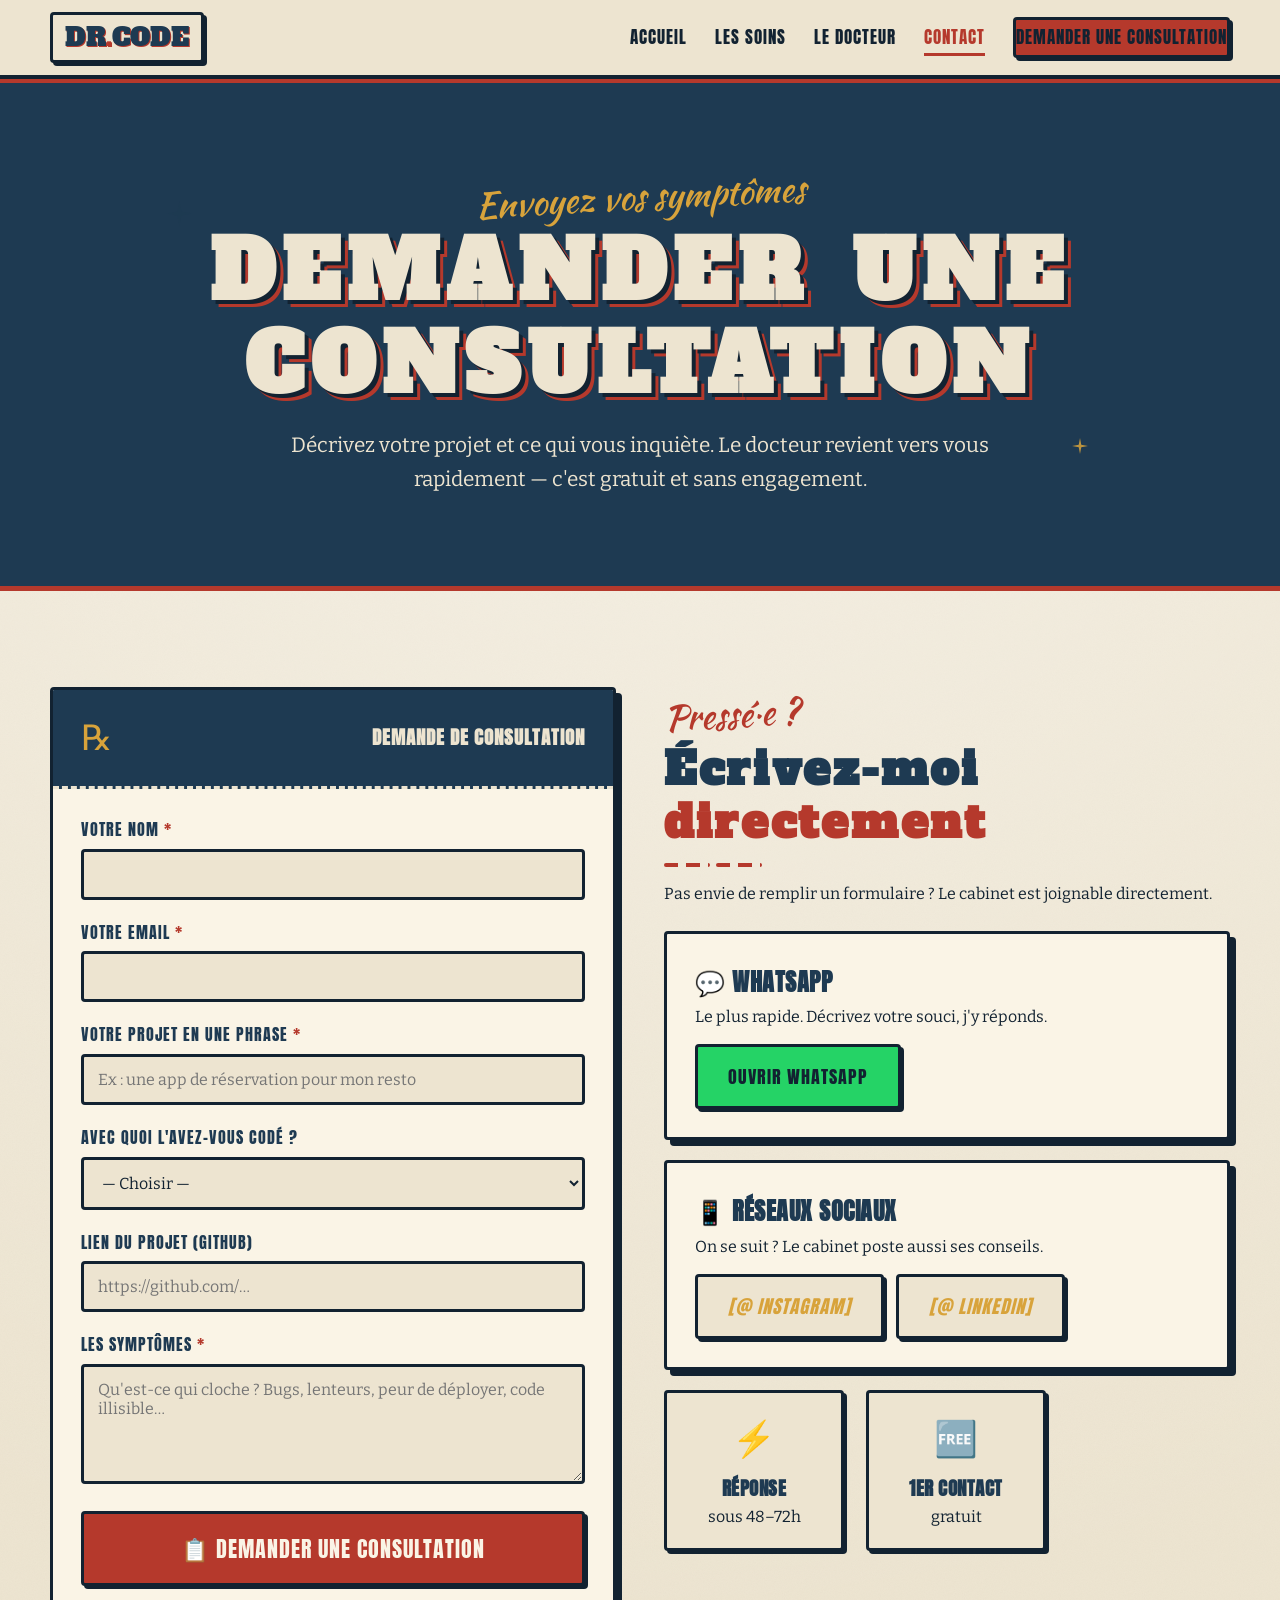
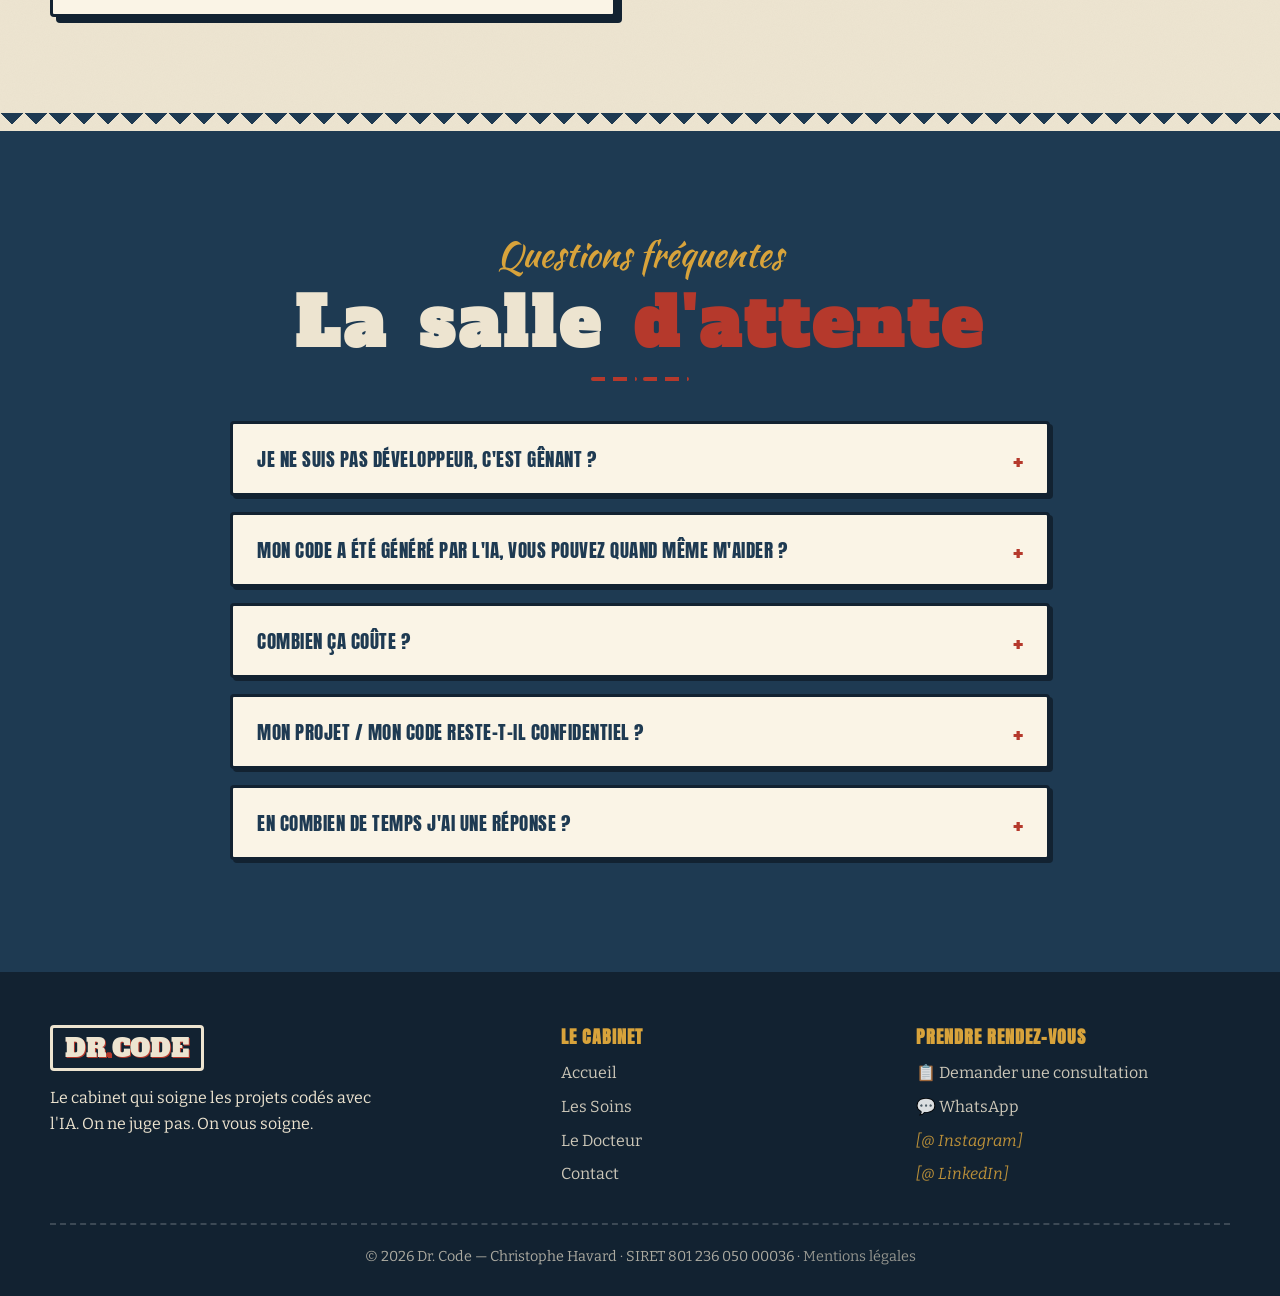
==== commit aba24a83: "Wire contact form to n8n webhook, standardize CTA wording - Form now POSTs to n8n webhook (email han" ====
--- a/website/contact.html
+++ b/website/contact.html
@@ -3,7 +3,7 @@
 <head>
   <meta charset="UTF-8">
   <meta name="viewport" content="width=device-width, initial-scale=1.0">
-  <title>Contact — Obtenez votre ordonnance · Dr. Code</title>
+  <title>Contact — Demander une consultation · Dr. Code</title>
   <meta name="description" content="Décrivez les symptômes de votre projet et recevez votre ordonnance. Formulaire ou WhatsApp — le docteur vous répond.">
   <link rel="preconnect" href="https://fonts.googleapis.com">
   <link rel="preconnect" href="https://fonts.gstatic.com" crossorigin>
@@ -22,7 +22,7 @@
         <li><a href="soins.html">Les Soins</a></li>
         <li><a href="docteur.html">Le Docteur</a></li>
         <li><a href="contact.html" class="active">Contact</a></li>
-        <li><a href="contact.html" class="btn nav__cta">Obtenir une ordonnance</a></li>
+        <li><a href="contact.html" class="btn nav__cta">Demander une consultation</a></li>
       </ul>
       <button class="nav__burger" aria-label="Menu"><span></span><span></span><span></span></button>
     </div>
@@ -34,7 +34,7 @@
     <span class="sparkle gold sm" style="bottom:26%;right:15%"></span>
     <div class="wrap">
       <span class="eyebrow">Envoyez vos symptômes</span>
-      <h1>OBTENEZ VOTRE ORDONNANCE</h1>
+      <h1>DEMANDER UNE CONSULTATION</h1>
       <p class="lead" style="margin:18px auto 0;color:var(--cream)">Décrivez votre projet et ce qui vous inquiète. Le docteur revient vers vous rapidement — c'est gratuit et sans engagement.</p>
     </div>
   </header>
@@ -71,32 +71,34 @@
                 <label for="outil">Avec quoi l'avez-vous codé ?</label>
                 <select id="outil" name="outil">
                   <option value="">— Choisir —</option>
+                  <option>Claude / Claude Code</option>
                   <option>Cursor</option>
                   <option>Lovable</option>
                   <option>v0</option>
-                  <option>Claude / Claude Code</option>
                   <option>Bolt</option>
                   <option>Replit</option>
                   <option>Un peu de tout</option>
-                  <option>Je ne sais pas</option>
                   <option>Autre</option>
                 </select>
+              </div>
+              <div class="field">
+                <label for="github">Lien du projet (GitHub)</label>
+                <input type="url" id="github" name="github" autocomplete="off" placeholder="https://github.com/…">
               </div>
               <div class="field">
                 <label for="symptomes">Les symptômes <span class="req">*</span></label>
                 <textarea id="symptomes" name="symptomes" required placeholder="Qu'est-ce qui cloche ? Bugs, lenteurs, peur de déployer, code illisible…"></textarea>
                 <span class="err">Décrivez ce qui ne va pas, même vaguement.</span>
               </div>
-              <button type="submit" class="btn btn--lg" style="width:100%;justify-content:center">📋 Envoyer mon ordonnance</button>
-              <p class="form-note">En envoyant, votre demande s'ouvre dans WhatsApp pour finaliser l'échange. Aucune donnée n'est stockée sur ce site.</p>
+              <button type="submit" class="btn btn--lg" style="width:100%;justify-content:center">📋 Demander une consultation</button>
+              <p class="form-error" hidden style="color:var(--red);margin-top:12px">Oups, l'envoi a échoué. Réessayez ou écrivez directement à christophe@alpes-ia.fr.</p>
             </form>
 
             <!-- Message de succès -->
             <div class="form-success">
               <div class="rx-big">℞</div>
-              <h3 style="font-family:var(--font-condensed);text-transform:uppercase;color:var(--navy);margin-bottom:10px">Ordonnance transmise&nbsp;!</h3>
-              <p style="margin-bottom:20px">Votre demande est prête. Si WhatsApp ne s'est pas ouvert, cliquez ci-dessous.</p>
-              <a href="#" data-wa class="btn btn--wa btn--lg" target="_blank" rel="noopener">💬 Ouvrir WhatsApp</a>
+              <h3 style="font-family:var(--font-condensed);text-transform:uppercase;color:var(--navy);margin-bottom:10px">Demande transmise&nbsp;!</h3>
+              <p style="margin-bottom:20px">Merci, votre demande de consultation est bien arrivée. Le docteur vous répond sous 48 à 72h.</p>
             </div>
           </div>
         </div>
@@ -183,7 +185,7 @@
         <div>
           <h4>Prendre rendez-vous</h4>
           <div class="footer__links">
-            <a href="contact.html">📋 Obtenir une ordonnance</a>
+            <a href="contact.html">📋 Demander une consultation</a>
             <a href="https://wa.me/33658323806" target="_blank" rel="noopener">💬 WhatsApp</a>
             <a href="#" class="placeholder">[@ Instagram]</a>
             <a href="#" class="placeholder">[@ LinkedIn]</a>
